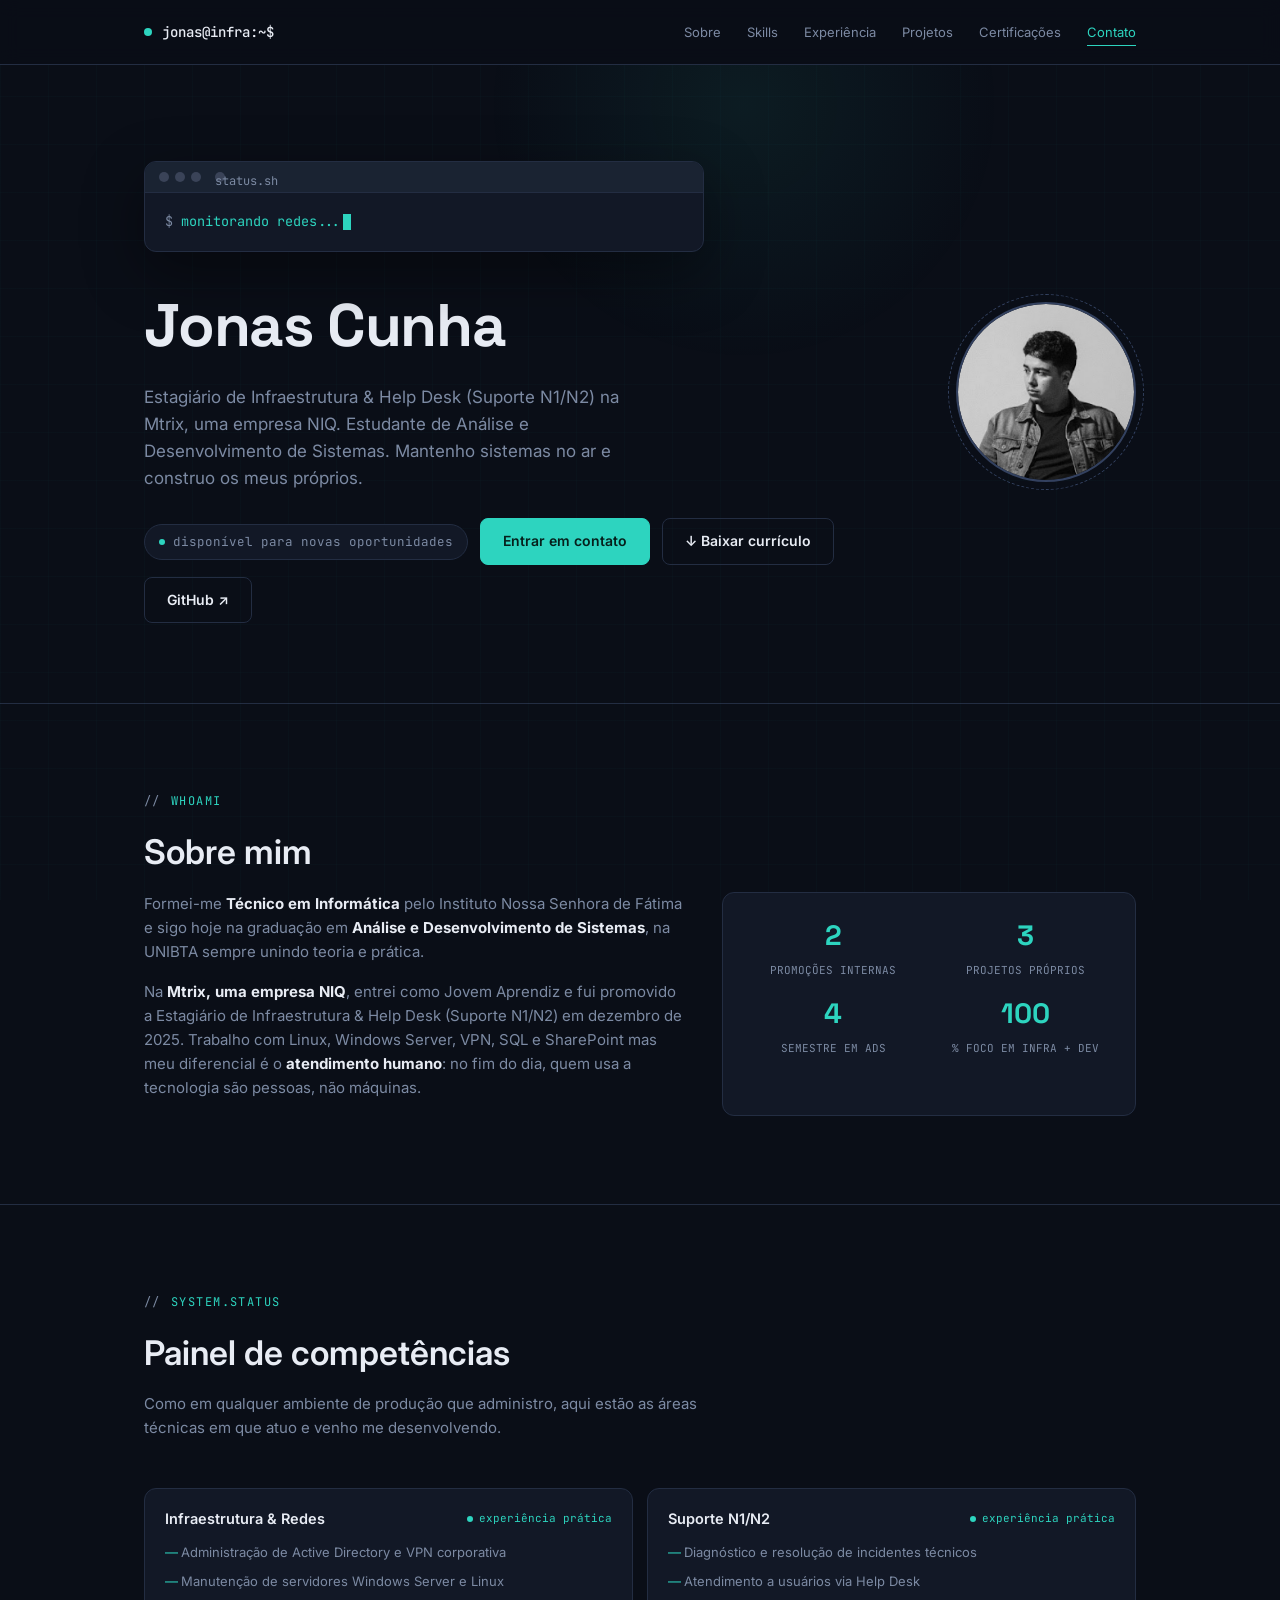
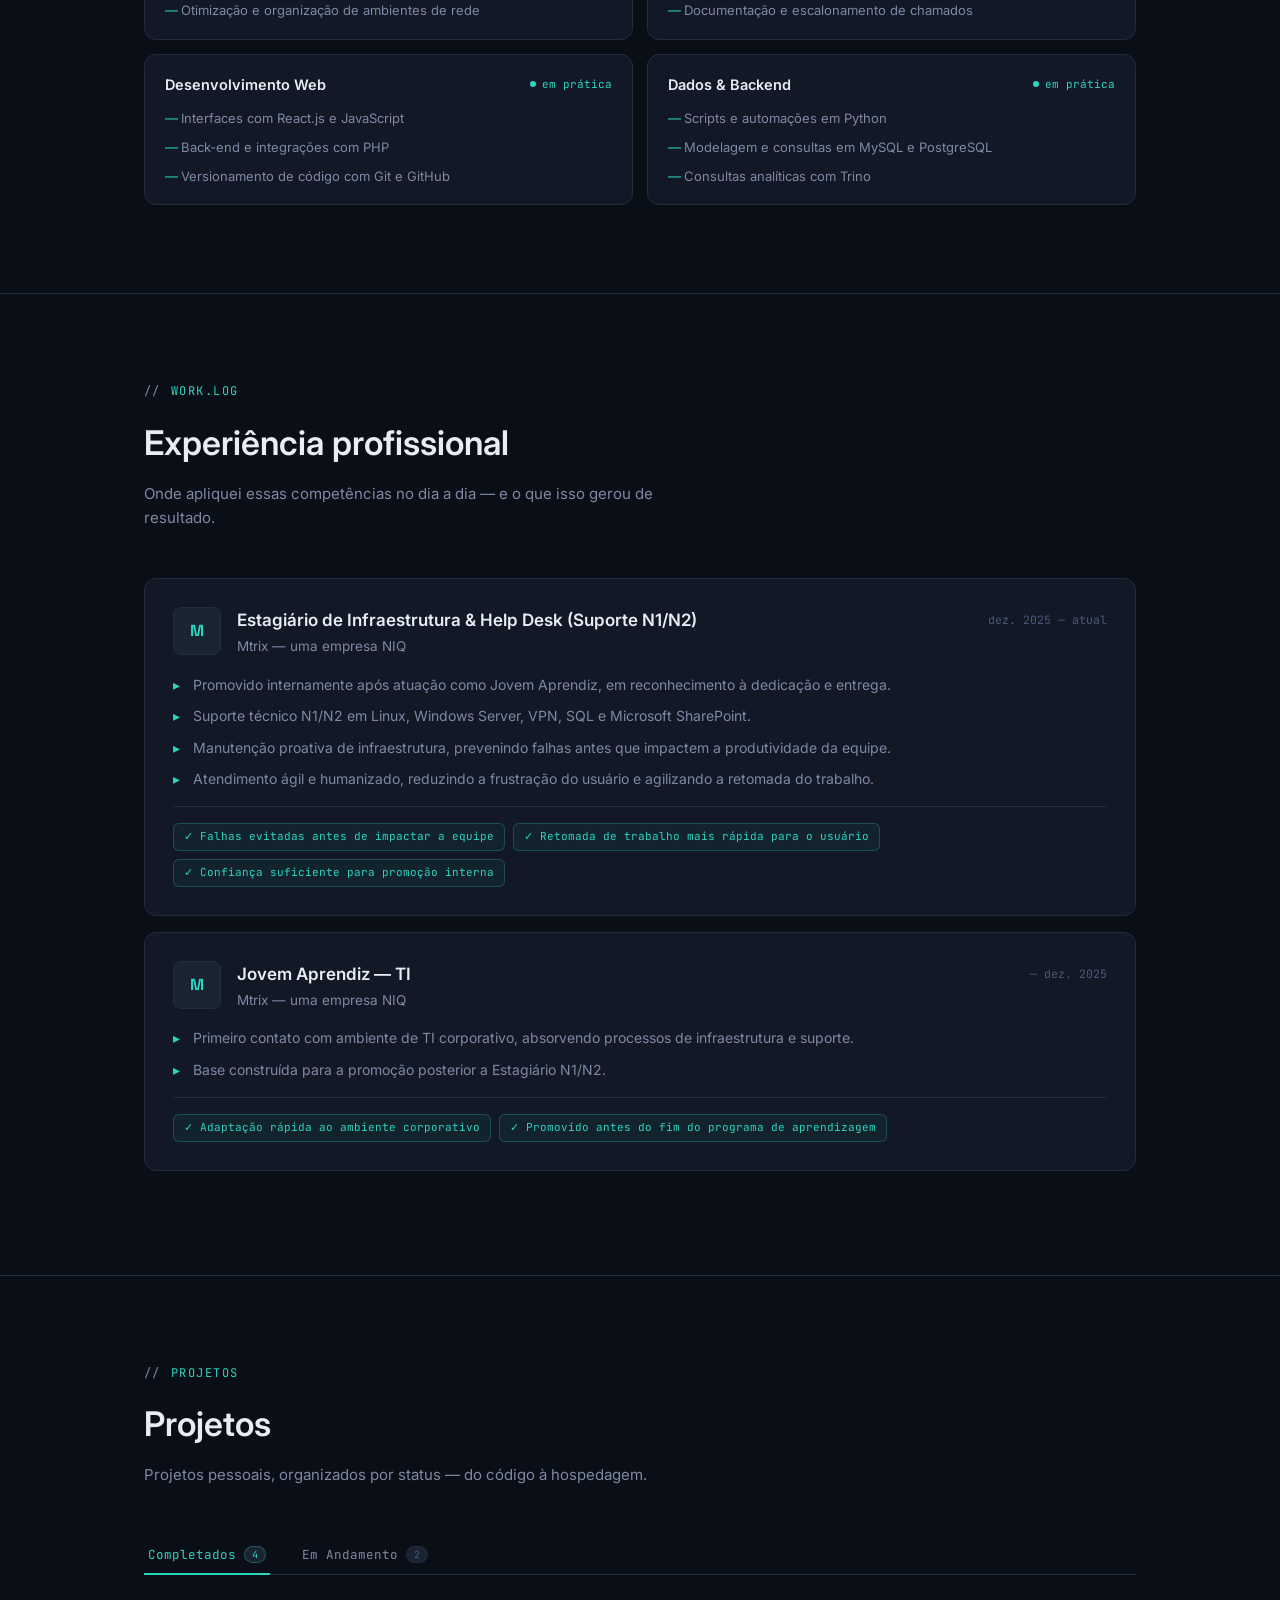
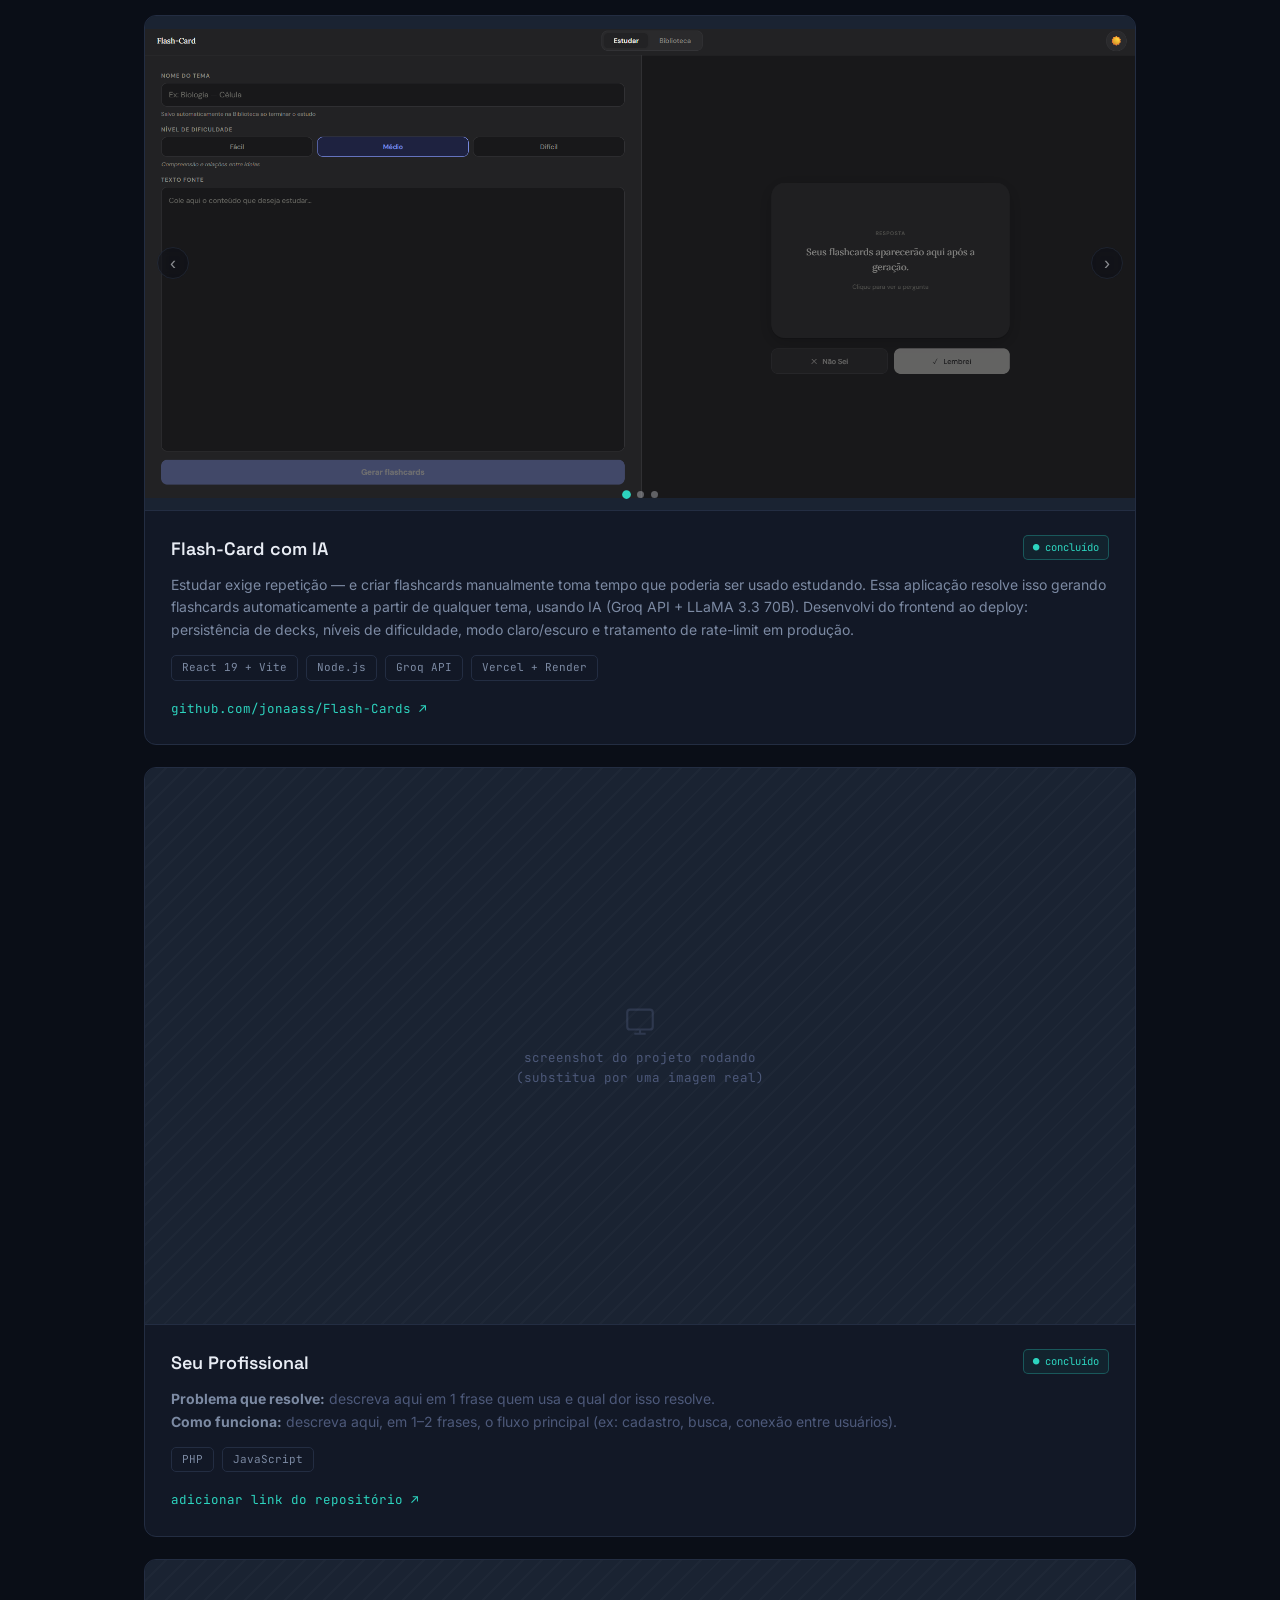
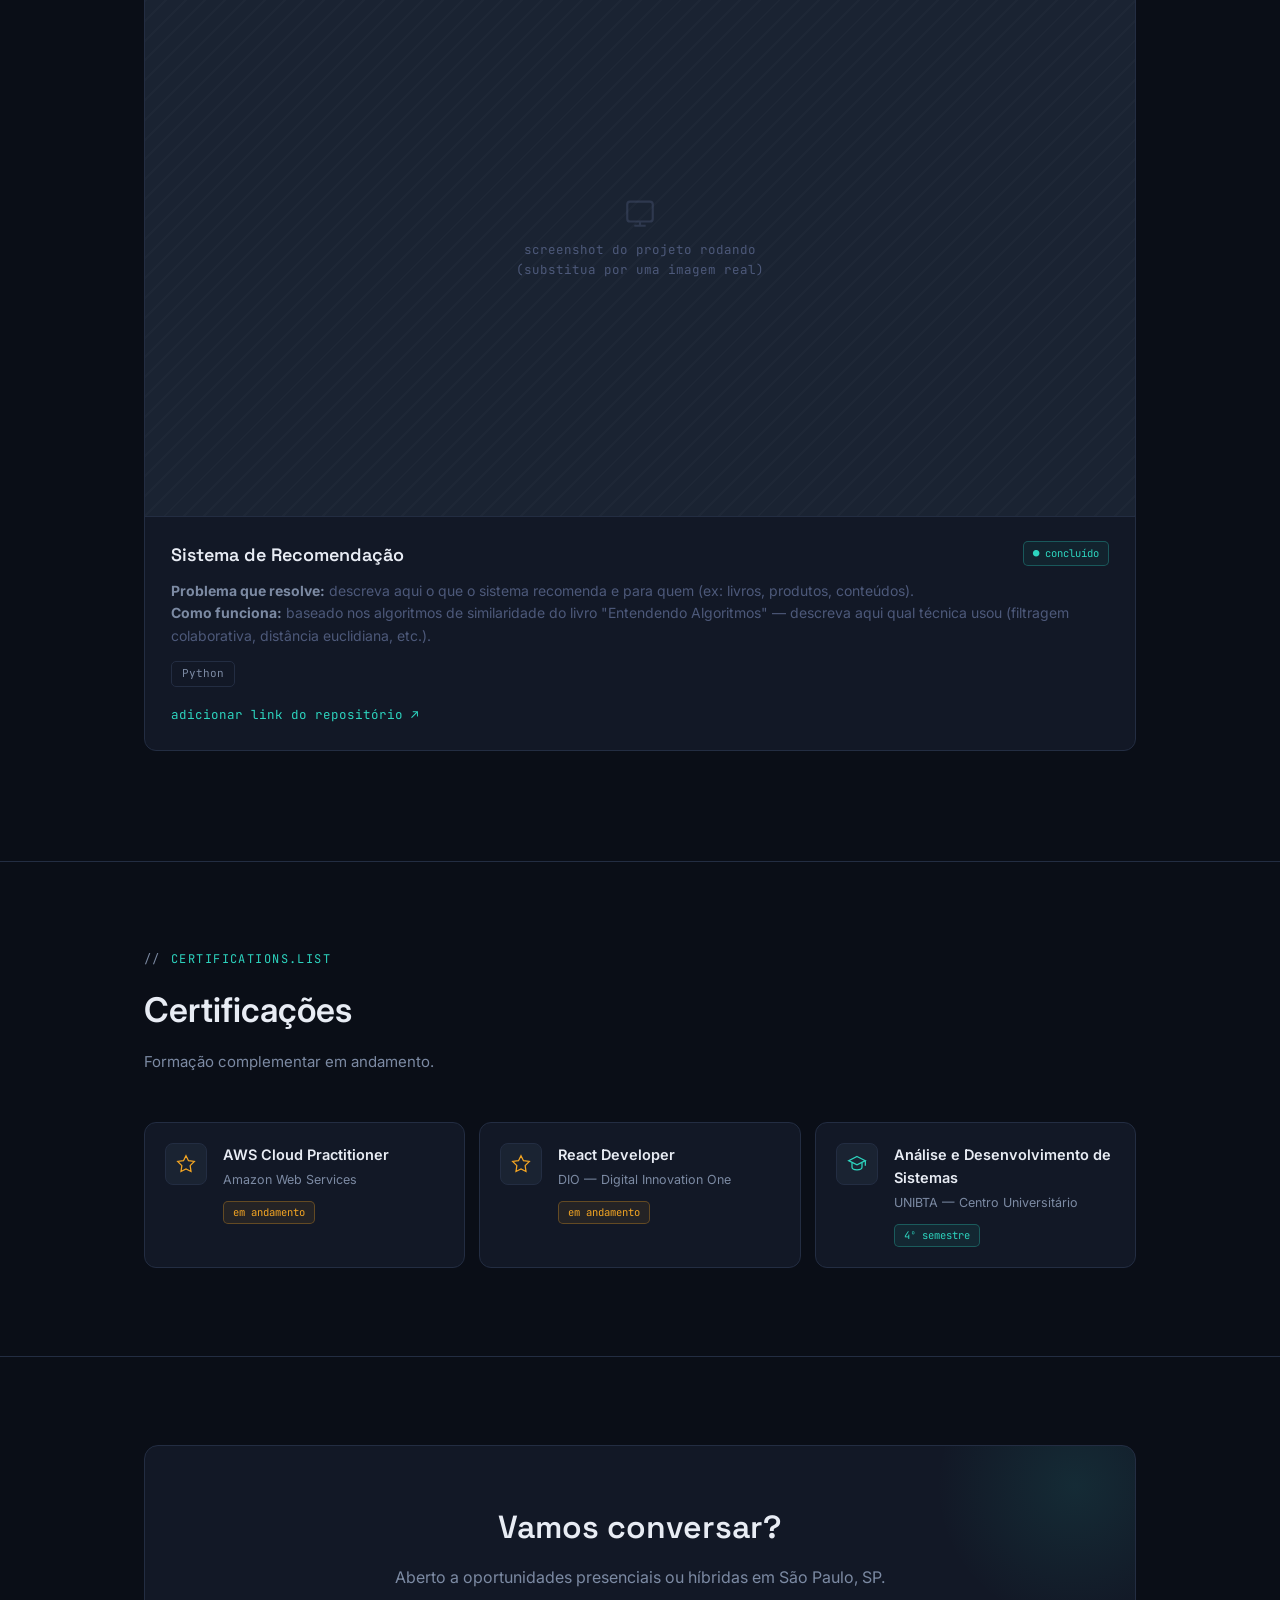
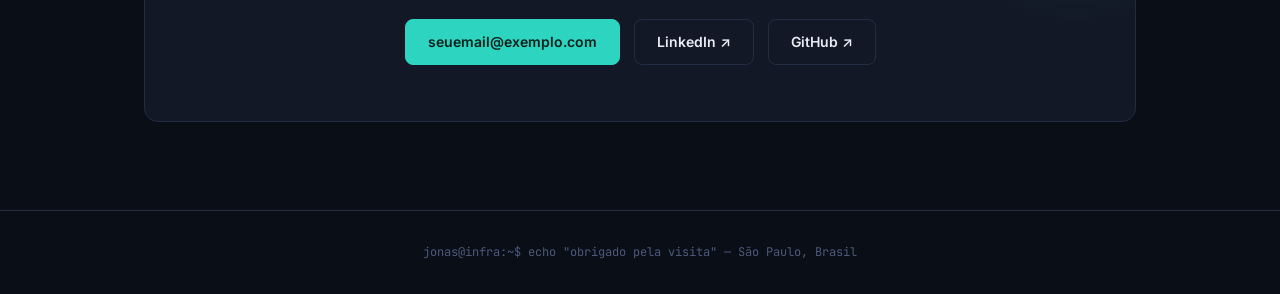
==== pages/index.html @ 2d5c4fe1 "Ajustes" ====
<!DOCTYPE html>
<html lang="pt-BR">

<head>
    <meta charset="UTF-8">
    <meta name="viewport" content="width=device-width, initial-scale=1.0">
    <title>Jonas Cunha — Infraestrutura & Desenvolvimento</title>
    <link rel="preconnect" href="https://fonts.googleapis.com">
    <link
        href="https://fonts.googleapis.com/css2?family=Space+Grotesk:wght@400;500;600;700&family=JetBrains+Mono:wght@400;500;600&family=Inter:wght@400;500;600;700&display=swap"
        rel="stylesheet">
    <link rel="stylesheet" href="/Css/index.css">
    <link rel="stylesheet" href="/Css/carousel.css">
    
</head>

<body>

    <div id="progress"></div>

    <nav>
        <div class="wrap">
            <div class="brand"><span class="dot"></span> jonas@infra:~$</div>
            <div class="navlinks">
                <a href="#about" data-nav>Sobre</a>
                <a href="#status" data-nav>Skills</a>
                <a href="#experience" data-nav>Experiência</a>
                <a href="#deployments" data-nav>Projetos</a>
                <a href="#certifications" data-nav>Certificações</a>
                <a href="#contact" data-nav>Contato</a>
            </div>
            <button class="nav-toggle" id="navToggle" aria-label="Abrir menu" aria-expanded="false">
                <span></span><span></span><span></span>
            </button>
        </div>
        <div class="mobile-menu" id="mobileMenu">
            <a href="#about">Sobre</a>
            <a href="#status">Skills</a>
            <a href="#experience">Experiência</a>
            <a href="#deployments">Projetos</a>
            <a href="#certifications">Certificações</a>
            <a href="#contact">Contato</a>
        </div>
    </nav>

    <header class="hero" id="top">
        <div class="wrap">
            <div class="hero-grid">
                <div class="hero-left">
                    <div class="terminal">
                        <div class="terminal-bar">
                            <span></span><span></span><span></span>
                            <span class="label">status.sh</span>
                        </div>
                        <div class="terminal-body">
                            <span class="prompt">$</span> <span id="typed"></span><span class="cursor"></span>
                        </div>
                    </div>
                    <h1 class="display">Jonas Cunha</h1>
                    <p class="role">Estagiário de Infraestrutura & Help Desk (Suporte N1/N2) na Mtrix, uma empresa NIQ.
                        Estudante de Análise e Desenvolvimento de Sistemas. Mantenho sistemas no ar  e construo os meus
                        próprios.</p>
                    <div class="badge-row">
                        <span class="badge"><span class="dot"></span> disponível para novas oportunidades</span>
                        <a href="#contact" class="btn btn-primary">Entrar em contato</a>
                        <a href="/Curriculo/Jonas_Madeira_Curriculo2.docx" download class="btn btn-ghost">↓ Baixar currículo</a>
                        <a href="https://github.com/jonaass" target="_blank" class="btn btn-ghost">GitHub ↗</a>
                    </div>
                </div>
                <div class="hero-photo-wrap">
                    <div class="hero-photo-ring"></div>
                    <div class="hero-photo">
                        <img src="/images/1763335230096.jpg" alt="Foto de Jonas Cunha" style="display:block;">
                    </div>
                </div>
            </div>
        </div>
    </header>

    <section class="section" id="about">
        <div class="wrap">
            <div class="eyebrow reveal">whoami</div>
            <h2 class="reveal">Sobre mim</h2>
            <div class="about-grid">
                <div class="about-text reveal">
                    <p>Formei-me <strong>Técnico em Informática</strong> pelo Instituto Nossa Senhora de Fátima e sigo
                        hoje na graduação em <strong>Análise e Desenvolvimento de Sistemas</strong>, na UNIBTA  sempre
                        unindo teoria e prática.</p>
                    <p>Na <strong>Mtrix, uma empresa NIQ</strong>, entrei como Jovem Aprendiz e fui promovido a
                        Estagiário de Infraestrutura & Help Desk (Suporte N1/N2) em dezembro de 2025. Trabalho com
                        Linux, Windows Server, VPN, SQL e SharePoint  mas meu diferencial é o <strong>atendimento
                            humano</strong>: no fim do dia, quem usa a tecnologia são pessoas, não máquinas.</p>
                </div>
                <div class="stat-card reveal">
                    <div class="stat-grid">
                        <div>
                            <div class="stat-num" data-count="2">0</div>
                            <div class="stat-label">PROMOÇÕES INTERNAS</div>
                        </div>
                        <div>
                            <div class="stat-num" data-count="3">0</div>
                            <div class="stat-label">PROJETOS PRÓPRIOS</div>
                        </div>
                        <div>
                            <div class="stat-num" data-count="4">0</div>
                            <div class="stat-label">SEMESTRE EM ADS</div>
                        </div>
                        <div>
                            <div class="stat-num" data-count="100">0</div>
                            <div class="stat-label">% FOCO EM INFRA + DEV</div>
                        </div>
                    </div>
                </div>
            </div>
        </div>
    </section>

    <section class="section" id="status">
        <div class="wrap">
            <div class="eyebrow reveal">system.status</div>
            <h2 class="reveal">Painel de competências</h2>
            <p class="lede reveal">Como em qualquer ambiente de produção que administro, aqui estão as áreas técnicas em
                que atuo e venho me desenvolvendo.</p>
            <div class="status-grid">
                <div class="status-card reveal">
                    <div class="status-top"><span class="status-name">Infraestrutura & Redes</span><span
                            class="status-pill"><span class="dot dot-static"></span>experiência prática</span></div>
                    <ul class="skill-list">
                        <li>Administração de Active Directory e VPN corporativa</li>
                        <li>Manutenção de servidores Windows Server e Linux</li>
                        <li>Otimização e organização de ambientes de rede</li>
                    </ul>
                </div>
                <div class="status-card reveal">
                    <div class="status-top"><span class="status-name">Suporte N1/N2</span><span
                            class="status-pill"><span class="dot dot-static"></span>experiência prática</span></div>
                    <ul class="skill-list">
                        <li>Diagnóstico e resolução de incidentes técnicos</li>
                        <li>Atendimento a usuários via Help Desk</li>
                        <li>Documentação e escalonamento de chamados</li>
                    </ul>
                </div>
                <div class="status-card reveal">
                    <div class="status-top"><span class="status-name">Desenvolvimento Web</span><span
                            class="status-pill"><span class="dot dot-static"></span>em prática</span></div>
                    <ul class="skill-list">
                        <li>Interfaces com React.js e JavaScript</li>
                        <li>Back-end e integrações com PHP</li>
                        <li>Versionamento de código com Git e GitHub</li>
                    </ul>
                </div>
                <div class="status-card reveal">
                    <div class="status-top"><span class="status-name">Dados & Backend</span><span
                            class="status-pill"><span class="dot dot-static"></span>em prática</span></div>
                    <ul class="skill-list">
                        <li>Scripts e automações em Python</li>
                        <li>Modelagem e consultas em MySQL e PostgreSQL</li>
                        <li>Consultas analíticas com Trino</li>
                    </ul>
                </div>
            </div>
        </div>
    </section>

    <section class="section" id="experience">
        <div class="wrap">
            <div class="eyebrow reveal">work.log</div>
            <h2 class="reveal">Experiência profissional</h2>
            <p class="lede reveal">Onde apliquei essas competências no dia a dia — e o que isso gerou de resultado.</p>

            <div class="exp-card reveal">
                <div class="exp-head">
                    <div class="exp-logo">M</div>
                    <div>
                        <div class="exp-role">Estagiário de Infraestrutura & Help Desk (Suporte N1/N2)</div>
                        <div class="exp-company">Mtrix — uma empresa NIQ</div>
                    </div>
                    <div class="exp-period">dez. 2025 — atual</div>
                </div>
                <ul class="exp-bullets">
                    <li>Promovido internamente após atuação como Jovem Aprendiz, em reconhecimento à dedicação e
                        entrega.</li>
                    <li>Suporte técnico N1/N2 em Linux, Windows Server, VPN, SQL e Microsoft SharePoint.</li>
                    <li>Manutenção proativa de infraestrutura, prevenindo falhas antes que impactem a produtividade da
                        equipe.</li>
                    <li>Atendimento ágil e humanizado, reduzindo a frustração do usuário e agilizando a retomada do
                        trabalho.</li>
                </ul>
                <div class="exp-results">
                    <span class="result-chip">✓ Falhas evitadas antes de impactar a equipe</span>
                    <span class="result-chip">✓ Retomada de trabalho mais rápida para o usuário</span>
                    <span class="result-chip">✓ Confiança suficiente para promoção interna</span>
                </div>
            </div>

            <div class="exp-card reveal">
                <div class="exp-head">
                    <div class="exp-logo">M</div>
                    <div>
                        <div class="exp-role">Jovem Aprendiz — TI</div>
                        <div class="exp-company">Mtrix — uma empresa NIQ</div>
                    </div>
                    <div class="exp-period">— dez. 2025</div>
                </div>
                <ul class="exp-bullets">
                    <li>Primeiro contato com ambiente de TI corporativo, absorvendo processos de infraestrutura e
                        suporte.</li>
                    <li>Base construída para a promoção posterior a Estagiário N1/N2.</li>
                </ul>
                <div class="exp-results">
                    <span class="result-chip">✓ Adaptação rápida ao ambiente corporativo</span>
                    <span class="result-chip">✓ Promovido antes do fim do programa de aprendizagem</span>
                </div>
            </div>
        </div>
    </section>

    <section class="section" id="deployments">
        <div class="wrap">
            <div class="eyebrow reveal">projetos</div>
            <h2 class="reveal">Projetos</h2>
            <p class="lede reveal">Projetos pessoais, organizados por status — do código à hospedagem.</p>

            <div class="tabs reveal">
                <button class="tab-btn active" data-tab="completados">Completados <span
                        class="tab-count">4</span></button>
                <button class="tab-btn" data-tab="andamento">Em Andamento <span class="tab-count">2</span></button>
            </div>

            <div class="tab-panel active" id="tab-completados">

                <div class="proj-card reveal">
                    <div class="proj-carousel" data-carousel>
                        <div class="carousel-track">
                            <div class="carousel-slide"><img src="/images/flash-card-1-inicio.png" alt="Tela inicial do Flash-Card com IA — configuração do tema e dificuldade"></div>
                            <div class="carousel-slide"><img src="/images/flash-card-2-pergunta.png" alt="Flash-Card com IA — tela de pergunta do flashcard"></div>
                            <div class="carousel-slide"><img src="/images/flash-card-3-resposta.png" alt="Flash-Card com IA — tela de resposta do flashcard"></div>
                        </div>
                        <button class="carousel-arrow prev" data-dir="-1" aria-label="Imagem anterior">‹</button>
                        <button class="carousel-arrow next" data-dir="1" aria-label="Próxima imagem">›</button>
                        <div class="carousel-dots">
                            <button class="carousel-dot active" data-slide="0" aria-label="Ir para imagem 1"></button>
                            <button class="carousel-dot" data-slide="1" aria-label="Ir para imagem 2"></button>
                            <button class="carousel-dot" data-slide="2" aria-label="Ir para imagem 3"></button>
                        </div>
                    </div>
                    <div class="proj-body">
                        <div class="proj-head">
                            <span class="proj-name">Flash-Card com IA</span>
                            <span class="proj-tag">● concluído</span>
                        </div>
                        <p class="proj-desc">Estudar exige repetição — e criar flashcards manualmente toma tempo que
                            poderia ser usado estudando. Essa aplicação resolve isso gerando flashcards automaticamente
                            a partir de qualquer tema, usando IA (Groq API + LLaMA 3.3 70B). Desenvolvi do frontend ao
                            deploy: persistência de decks, níveis de dificuldade, modo claro/escuro e tratamento de
                            rate-limit em produção.</p>
                        <div class="stack-row">
                            <span class="stack-chip">React 19 + Vite</span>
                            <span class="stack-chip">Node.js</span>
                            <span class="stack-chip">Groq API</span>
                            <span class="stack-chip">Vercel + Render</span>
                        </div>
                        <a href="https://github.com/jonaass/Flash-Cards" target="_blank"
                            class="proj-link">github.com/jonaass/Flash-Cards ↗</a>
                    </div>
                </div>

                <div class="proj-card reveal">
                    <div class="proj-shot">
                        <img src="" alt="Screenshot do Seu Profissional">
                        <svg width="34" height="34" viewBox="0 0 24 24" fill="none" stroke="currentColor"
                            stroke-width="1.5">
                            <rect x="3" y="4" width="18" height="14" rx="2" />
                            <path d="M8 21h8M12 18v3" />
                        </svg>
                        <span>screenshot do projeto rodando<br>(substitua por uma imagem real)</span>
                    </div>
                    <div class="proj-body">
                        <div class="proj-head">
                            <span class="proj-name">Seu Profissional</span>
                            <span class="proj-tag">● concluído</span>
                        </div>
                        <p class="proj-desc" style="color:var(--dim);">
                            <strong style="color:var(--muted);">Problema que resolve:</strong> descreva aqui em 1 frase
                            quem usa e qual dor isso resolve.<br>
                            <strong style="color:var(--muted);">Como funciona:</strong> descreva aqui, em 1–2 frases, o
                            fluxo principal (ex: cadastro, busca, conexão entre usuários).
                        </p>
                        <div class="stack-row">
                            <span class="stack-chip">PHP</span>
                            <span class="stack-chip">JavaScript</span>
                        </div>
                        <a href="#" class="proj-link">adicionar link do repositório ↗</a>
                    </div>
                </div>

                <div class="proj-card reveal">
                    <div class="proj-shot">
                        <img src="" alt="Screenshot do Sistema de Recomendação">
                        <svg width="34" height="34" viewBox="0 0 24 24" fill="none" stroke="currentColor"
                            stroke-width="1.5">
                            <rect x="3" y="4" width="18" height="14" rx="2" />
                            <path d="M8 21h8M12 18v3" />
                        </svg>
                        <span>screenshot do projeto rodando<br>(substitua por uma imagem real)</span>
                    </div>
                    <div class="proj-body">
                        <div class="proj-head">
                            <span class="proj-name">Sistema de Recomendação</span>
                            <span class="proj-tag">● concluído</span>
                        </div>
                        <p class="proj-desc" style="color:var(--dim);">
                            <strong style="color:var(--muted);">Problema que resolve:</strong> descreva aqui o que o
                            sistema recomenda e para quem (ex: livros, produtos, conteúdos).<br>
                            <strong style="color:var(--muted);">Como funciona:</strong> baseado nos algoritmos de
                            similaridade do livro "Entendendo Algoritmos" — descreva aqui qual técnica usou (filtragem
                            colaborativa, distância euclidiana, etc.).
                        </p>
                        <div class="stack-row">
                            <span class="stack-chip">Python</span>
                        </div>
                        <a href="#" class="proj-link">adicionar link do repositório ↗</a>
                    </div>
                </div>

            </div><!-- /tab-completados -->

            <div class="tab-panel" id="tab-andamento">
                <div class="mini-grid">
                    <div class="mini-card reveal">
                        <span class="mini-done"
                            style="color:var(--cyan);border-color:rgba(45,212,191,0.3);background:rgba(45,212,191,0.08);">EM
                            ANDAMENTO</span>
                        <div class="mini-icon">CE</div>
                        <div class="mini-name">Checklist de Estudos <span
                                style="color:var(--dim);font-weight:400;">(exemplo)</span></div>
                        <p class="mini-desc">Exemplo — substitua por um projeto real que você está construindo agora:
                            ex. lista de tarefas para organizar o cronograma de provas da ADS.</p>
                        <div class="mini-stack"><span class="mini-chip">JavaScript</span><span
                                class="mini-chip">LocalStorage</span></div>
                    </div>
                    <div class="mini-card reveal">
                        <span class="mini-done"
                            style="color:var(--cyan);border-color:rgba(45,212,191,0.3);background:rgba(45,212,191,0.08);">EM
                            ANDAMENTO</span>
                        <div class="mini-icon">IR</div>
                        <div class="mini-name">Inventário de Rede <span
                                style="color:var(--dim);font-weight:400;">(exemplo)</span></div>
                        <p class="mini-desc">Exemplo — substitua por um projeto real: ex. script em Python para mapear
                            dispositivos ativos numa rede local.</p>
                        <div class="mini-stack"><span class="mini-chip">Python</span></div>
                    </div>
                </div>
                <p class="example-flag reveal">os cards marcados "(exemplo)" são fictícios — troque pelo(s) projeto(s)
                    que você está desenvolvendo agora, ou remova-os</p>
            </div><!-- /tab-andamento -->

        </div>
    </section>

    <section class="section" id="certifications">
        <div class="wrap">
            <div class="eyebrow reveal">certifications.list</div>
            <h2 class="reveal">Certificações</h2>
            <p class="lede reveal">Formação complementar em andamento.</p>
            <div class="cert-grid">
                <div class="cert-card reveal">
                    <div class="cert-icon">
                        <svg width="20" height="20" viewBox="0 0 24 24" fill="none" stroke="currentColor"
                            stroke-width="1.5">
                            <path d="M12 2l3 6 7 1-5 5 1 7-6-3-6 3 1-7-5-5 7-1z" />
                        </svg>
                    </div>
                    <div>
                        <div class="cert-name">AWS Cloud Practitioner</div>
                        <div class="cert-issuer">Amazon Web Services</div>
                        <span class="cert-status">em andamento</span>
                    </div>
                </div>
                <div class="cert-card reveal">
                    <div class="cert-icon">
                        <svg width="20" height="20" viewBox="0 0 24 24" fill="none" stroke="currentColor"
                            stroke-width="1.5">
                            <path d="M12 2l3 6 7 1-5 5 1 7-6-3-6 3 1-7-5-5 7-1z" />
                        </svg>
                    </div>
                    <div>
                        <div class="cert-name">React Developer</div>
                        <div class="cert-issuer">DIO — Digital Innovation One</div>
                        <span class="cert-status">em andamento</span>
                    </div>
                </div>
                <div class="cert-card reveal">
                    <div class="cert-icon" style="color:var(--cyan);">
                        <svg width="20" height="20" viewBox="0 0 24 24" fill="none" stroke="currentColor"
                            stroke-width="1.5">
                            <path d="M12 3l10 5-10 5L2 8l10-5z" />
                            <path d="M6 10.5V16c0 1.5 2.5 3 6 3s6-1.5 6-3v-5.5" />
                            <path d="M22 8v6" />
                        </svg>
                    </div>
                    <div>
                        <div class="cert-name">Análise e Desenvolvimento de Sistemas</div>
                        <div class="cert-issuer">UNIBTA — Centro Universitário</div>
                        <span class="cert-status status-cyan">4º semestre</span>
                    </div>
                </div>
            </div>
        </div>
    </section>

    <section class="section" id="contact">
        <div class="wrap">
            <div class="contact-panel reveal">
                <h2 class="display">Vamos conversar?</h2>
                <p>Aberto a oportunidades presenciais ou híbridas em São Paulo, SP.</p>
                <div class="contact-links">
                    <a href="mailto:seuemail@exemplo.com" class="btn btn-primary">seuemail@exemplo.com</a>
                    <a href="https://www.linkedin.com/in/jonas-cunha-12b3192ab/" target="_blank"
                        class="btn btn-ghost">LinkedIn ↗</a>
                    <a href="https://github.com/jonaass" target="_blank" class="btn btn-ghost">GitHub ↗</a>
                </div>
            </div>
        </div>
    </section>

    <footer>jonas@infra:~$ echo "obrigado pela visita" — São Paulo, Brasil</footer>

<script src="/Script/index.js"></script>
<script src="/Script/carousel.js"></script>

</body>

</html>
---- Css/index.css ----
:root {
    --bg-void: #0A0E17;
    --panel: #121826;
    --panel-light: #1A2332;
    --border: #232D42;
    --border-hi: #33415F;
    --cyan: #2DD4BF;
    --cyan-dim: rgba(45, 212, 191, 0.12);
    --amber: #F5A623;
    --text: #E8ECF4;
    --muted: #7C8AA3;
    --dim: #4d597a;
    --radius: 12px;
}

* {
    margin: 0;
    padding: 0;
    box-sizing: border-box;
}

html {
    scroll-behavior: smooth;
}

body {
    background: var(--bg-void);
    color: var(--text);
    font-family: 'Inter', sans-serif;
    line-height: 1.6;
    overflow-x: hidden;
}

body::before {
    content: '';
    position: fixed;
    inset: 0;
    background-image:
        linear-gradient(rgba(45, 212, 191, 0.025) 1px, transparent 1px),
        linear-gradient(90deg, rgba(45, 212, 191, 0.025) 1px, transparent 1px);
    background-size: 48px 48px;
    pointer-events: none;
    z-index: 0;
}

.display {
    font-family: 'Space Grotesk', sans-serif;
}

.mono {
    font-family: 'JetBrains Mono', monospace;
}

a {
    color: inherit;
    text-decoration: none;
}

.wrap {
    max-width: 1040px;
    margin: 0 auto;
    padding: 0 24px;
    position: relative;
    z-index: 1;
}

/* SCROLL PROGRESS */
#progress {
    position: fixed;
    top: 0;
    left: 0;
    height: 2px;
    background: linear-gradient(90deg, var(--cyan), #7DE8DA);
    width: 0%;
    z-index: 100;
    transition: width .1s linear;
}

/* NAV */
nav {
    position: sticky;
    top: 0;
    z-index: 50;
    background: rgba(10, 14, 23, 0.85);
    backdrop-filter: blur(10px);
    border-bottom: 1px solid var(--border);
}

nav .wrap {
    display: flex;
    align-items: center;
    justify-content: space-between;
    height: 64px;
}

.brand {
    display: flex;
    align-items: center;
    gap: 10px;
    font-family: 'JetBrains Mono', monospace;
    font-size: 14px;
    font-weight: 500;
}

.dot {
    width: 8px;
    height: 8px;
    border-radius: 50%;
    background: var(--cyan);
    box-shadow: 0 0 0 0 rgba(45, 212, 191, 0.6);
    animation: pulse 2s infinite;
    flex-shrink: 0;
}

.dot-static {
    animation: none;
    box-shadow: none;
}

@keyframes pulse {
    0% {
        box-shadow: 0 0 0 0 rgba(45, 212, 191, 0.5);
    }

    70% {
        box-shadow: 0 0 0 8px rgba(45, 212, 191, 0);
    }

    100% {
        box-shadow: 0 0 0 0 rgba(45, 212, 191, 0);
    }
}

.navlinks {
    display: flex;
    gap: 26px;
    font-size: 13px;
    color: var(--muted);
}

.navlinks a {
    position: relative;
    padding: 4px 0;
    transition: color .2s ease;
}

.navlinks a::after {
    content: '';
    position: absolute;
    left: 0;
    bottom: 0;
    width: 0;
    height: 1px;
    background: var(--cyan);
    transition: width .25s ease;
}

.navlinks a:hover {
    color: var(--text);
}

.navlinks a.active {
    color: var(--cyan);
}

.navlinks a.active::after {
    width: 100%;
}

@media (max-width:720px) {
    .navlinks {
        display: none;
    }
}

.nav-toggle {
    display: none;
    background: none;
    border: 1px solid var(--border);
    border-radius: 6px;
    width: 36px;
    height: 36px;
    cursor: pointer;
    flex-direction: column;
    align-items: center;
    justify-content: center;
    gap: 4px;
}

.nav-toggle span {
    width: 16px;
    height: 1.5px;
    background: var(--text);
    transition: transform .25s ease, opacity .25s ease;
}

.nav-toggle.open span:nth-child(1) {
    transform: translateY(5.5px) rotate(45deg);
}

.nav-toggle.open span:nth-child(2) {
    opacity: 0;
}

.nav-toggle.open span:nth-child(3) {
    transform: translateY(-5.5px) rotate(-45deg);
}

@media (max-width:720px) {
    .nav-toggle {
        display: flex;
    }
}

.mobile-menu {
    display: none;
    flex-direction: column;
    background: var(--panel);
    border-bottom: 1px solid var(--border);
    max-height: 0;
    overflow: hidden;
    transition: max-height .3s ease;
}

.mobile-menu.open {
    max-height: 320px;
}

@media (max-width:720px) {
    .mobile-menu {
        display: flex;
    }
}

.mobile-menu a {
    padding: 14px 24px;
    font-size: 14px;
    color: var(--muted);
    border-top: 1px solid var(--border);
    font-family: 'JetBrains Mono', monospace;
}

.mobile-menu a:active,
.mobile-menu a:hover {
    color: var(--cyan);
}

/* ACCESSIBLE FOCUS */
a:focus-visible,
button:focus-visible {
    outline: 2px solid var(--cyan);
    outline-offset: 3px;
    border-radius: 4px;
}

/* HERO */
.hero {
    padding: 96px 0 80px;
    position: relative;
    overflow: hidden;
}

.hero::before {
    content: '';
    position: absolute;
    width: 520px;
    height: 520px;
    border-radius: 50%;
    background: radial-gradient(circle, rgba(45, 212, 191, 0.07), transparent 70%);
    top: -220px;
    left: 50%;
    transform: translateX(-30%);
    pointer-events: none;
    z-index: 0;
}

.hero-grid {
    display: flex;
    gap: 56px;
    align-items: center;
    flex-wrap: wrap;
    position: relative;
    z-index: 1;
}

.hero-left {
    flex: 1;
    min-width: 320px;
}

.hero-photo-wrap {
    position: relative;
    width: 180px;
    height: 180px;
    flex-shrink: 0;
}

.hero-photo {
    width: 180px;
    height: 180px;
    border-radius: 50%;
    border: 2px solid var(--border-hi);
    background: var(--panel);
    display: flex;
    align-items: center;
    justify-content: center;
    flex-direction: column;
    gap: 6px;
    color: var(--dim);
    font-size: 11px;
    text-align: center;
    padding: 0;
    font-family: 'JetBrains Mono', monospace;
    overflow: hidden;
    position: relative;
    z-index: 1;
}

.hero-photo img {
    width: 100%;
    height: 100%;
    object-fit: cover;
    border-radius: 50%;
    display: none;
}

.hero-photo svg {
    opacity: .5;
}

.hero-photo-ring {
    position: absolute;
    inset: -8px;
    border-radius: 50%;
    border: 1px dashed var(--border-hi);
}

/* To use your own photo: replace the placeholder <div class="hero-photo"> content
     with <img src="sua-foto.jpg" style="display:block;"> */

.terminal {
    background: var(--panel);
    border: 1px solid var(--border);
    border-radius: var(--radius);
    overflow: hidden;
    max-width: 560px;
    box-shadow: 0 20px 60px rgba(0, 0, 0, 0.4);
    opacity: 0;
    animation: rise 0.7s ease forwards;
}

@keyframes rise {
    from {
        opacity: 0;
        transform: translateY(16px);
    }

    to {
        opacity: 1;
        transform: translateY(0);
    }
}

.terminal-bar {
    display: flex;
    align-items: center;
    gap: 6px;
    padding: 10px 14px;
    background: var(--panel-light);
    border-bottom: 1px solid var(--border);
}

.terminal-bar span {
    width: 10px;
    height: 10px;
    border-radius: 50%;
    background: #3a4358;
}

.terminal-bar .label {
    margin-left: 8px;
    font-size: 12px;
    color: var(--muted);
    font-family: 'JetBrains Mono', monospace;
}

.terminal-body {
    padding: 18px 20px;
    font-family: 'JetBrains Mono', monospace;
    font-size: 13.5px;
    color: var(--cyan);
    min-height: 26px;
}

.terminal-body .prompt {
    color: var(--muted);
}

.cursor {
    display: inline-block;
    width: 8px;
    height: 16px;
    background: var(--cyan);
    margin-left: 2px;
    vertical-align: middle;
    animation: blink 1s step-end infinite;
}

@keyframes blink {
    50% {
        opacity: 0;
    }
}

.hero h1 {
    font-size: clamp(38px, 6.5vw, 60px);
    font-weight: 700;
    margin-top: 26px;
    letter-spacing: -0.02em;
}

.hero .role {
    color: var(--muted);
    font-size: 17px;
    margin-top: 10px;
    max-width: 520px;
}

.badge-row {
    display: flex;
    gap: 12px;
    flex-wrap: wrap;
    margin-top: 26px;
    align-items: center;
}

.badge {
    display: inline-flex;
    align-items: center;
    gap: 8px;
    font-family: 'JetBrains Mono', monospace;
    font-size: 12.5px;
    padding: 7px 14px;
    border-radius: 999px;
    border: 1px solid var(--border);
    background: var(--panel);
    color: var(--muted);
}

.badge .dot {
    width: 6px;
    height: 6px;
}

.btn {
    display: inline-flex;
    align-items: center;
    gap: 8px;
    padding: 11px 22px;
    border-radius: 8px;
    font-size: 14px;
    font-weight: 600;
    border: 1px solid var(--border);
    transition: all .2s ease;
    cursor: pointer;
}

.btn-primary {
    background: var(--cyan);
    color: #06201C;
    border-color: var(--cyan);
}

.btn-primary:hover {
    transform: translateY(-2px);
    box-shadow: 0 8px 24px rgba(45, 212, 191, 0.25);
}

.btn-ghost {
    color: var(--text);
}

.btn-ghost:hover {
    border-color: var(--cyan);
    color: var(--cyan);
    transform: translateY(-2px);
}

/* SECTION HEADERS */
.section {
    padding: 88px 0;
    border-top: 1px solid var(--border);
}

.eyebrow {
    font-family: 'JetBrains Mono', monospace;
    font-size: 12px;
    color: var(--cyan);
    letter-spacing: 0.12em;
    text-transform: uppercase;
    display: flex;
    align-items: center;
    gap: 10px;
    margin-bottom: 14px;
}

.eyebrow::before {
    content: '//';
    color: var(--muted);
}

.section h2 {
    font-size: clamp(26px, 4vw, 34px);
    font-weight: 600;
    margin-bottom: 12px;
}

.section .lede {
    color: var(--muted);
    max-width: 560px;
    margin-bottom: 48px;
    font-size: 15px;
}

.reveal {
    opacity: 0;
    transform: translateY(24px);
    transition: opacity .6s ease, transform .6s ease;
}

.reveal.in {
    opacity: 1;
    transform: translateY(0);
}

.reveal:nth-child(1) {
    transition-delay: 0s;
}

.reveal:nth-child(2) {
    transition-delay: .08s;
}

.reveal:nth-child(3) {
    transition-delay: .16s;
}

.reveal:nth-child(4) {
    transition-delay: .24s;
}

/* ABOUT */
.about-grid {
    display: grid;
    grid-template-columns: 1.3fr 1fr;
    gap: 40px;
}

@media (max-width:760px) {
    .about-grid {
        grid-template-columns: 1fr;
    }
}

.about-text p {
    color: var(--muted);
    margin-bottom: 16px;
    font-size: 15px;
}

.about-text strong {
    color: var(--text);
}

.stat-card {
    background: var(--panel);
    border: 1px solid var(--border);
    border-radius: var(--radius);
    padding: 20px;
    text-align: center;
}

.stat-grid {
    display: grid;
    grid-template-columns: 1fr 1fr;
    gap: 12px;
    align-content: start;
}

.stat-num {
    font-family: 'Space Grotesk', sans-serif;
    font-size: 28px;
    font-weight: 700;
    color: var(--cyan);
}

.stat-label {
    font-size: 11px;
    color: var(--muted);
    font-family: 'JetBrains Mono', monospace;
    margin-top: 4px;
}

/* STATUS / SKILLS */
.status-grid {
    display: grid;
    grid-template-columns: 1fr 1fr;
    gap: 14px;
}

@media (max-width:680px) {
    .status-grid {
        grid-template-columns: 1fr;
    }
}

.status-card {
    background: var(--panel);
    border: 1px solid var(--border);
    border-radius: var(--radius);
    padding: 18px 20px;
    transition: border-color .2s ease;
}

.status-card:hover {
    border-color: var(--border-hi);
}

.status-top {
    display: flex;
    justify-content: space-between;
    align-items: center;
    margin-bottom: 12px;
}

.status-name {
    font-weight: 600;
    font-size: 14.5px;
}

.status-pill {
    font-family: 'JetBrains Mono', monospace;
    font-size: 11px;
    color: var(--cyan);
    display: flex;
    align-items: center;
    gap: 6px;
}

.status-pill .dot {
    width: 6px;
    height: 6px;
}

.skill-list {
    list-style: none;
    display: flex;
    flex-direction: column;
    gap: 8px;
}

.skill-list li {
    color: var(--muted);
    font-size: 13px;
    padding-left: 16px;
    position: relative;
}

.skill-list li::before {
    content: '—';
    position: absolute;
    left: 0;
    color: var(--cyan);
}

/* EXPERIENCE */
.exp-card {
    background: var(--panel);
    border: 1px solid var(--border);
    border-radius: var(--radius);
    padding: 28px;
    margin-bottom: 16px;
}

.exp-head {
    display: flex;
    gap: 16px;
    align-items: flex-start;
    margin-bottom: 16px;
    flex-wrap: wrap;
}

.exp-logo {
    width: 48px;
    height: 48px;
    border-radius: 8px;
    background: var(--panel-light);
    border: 1px solid var(--border);
    flex-shrink: 0;
    display: flex;
    align-items: center;
    justify-content: center;
    font-family: 'Space Grotesk', sans-serif;
    font-weight: 700;
    color: var(--cyan);
    font-size: 16px;
}

.exp-role {
    font-size: 17px;
    font-weight: 600;
}

.exp-company {
    font-size: 13.5px;
    color: var(--muted);
    margin-top: 2px;
}

.exp-period {
    font-family: 'JetBrains Mono', monospace;
    font-size: 11.5px;
    color: var(--dim);
    margin-left: auto;
    white-space: nowrap;
    padding-top: 4px;
}

.exp-bullets {
    list-style: none;
    display: flex;
    flex-direction: column;
    gap: 9px;
}

.exp-bullets li {
    color: var(--muted);
    font-size: 14px;
    padding-left: 20px;
    position: relative;
}

.exp-bullets li::before {
    content: '▸';
    position: absolute;
    left: 0;
    color: var(--cyan);
}

.exp-results {
    display: flex;
    gap: 8px;
    flex-wrap: wrap;
    margin-top: 16px;
    padding-top: 16px;
    border-top: 1px solid var(--border);
}

.result-chip {
    font-family: 'JetBrains Mono', monospace;
    font-size: 11px;
    color: var(--cyan);
    border: 1px solid rgba(45, 212, 191, 0.25);
    background: rgba(45, 212, 191, 0.06);
    padding: 4px 10px;
    border-radius: 6px;
}

/* PROJECTS */
.proj-card {
    background: var(--panel);
    border: 1px solid var(--border);
    border-radius: var(--radius);
    overflow: hidden;
    margin-bottom: 22px;
    transition: border-color .25s ease, transform .25s ease, box-shadow .25s ease;
}

.proj-card:hover {
    border-color: var(--border-hi);
    box-shadow: 0 12px 28px rgba(0, 0, 0, 0.3);
    transform: translateY(-3px);
}

.proj-shot {
    aspect-ratio: 16/9;
    width: 100%;
    background:
        repeating-linear-gradient(135deg, rgba(255, 255, 255, 0.02) 0 2px, transparent 2px 14px),
        var(--panel-light);
    border-bottom: 1px solid var(--border);
    display: flex;
    flex-direction: column;
    align-items: center;
    justify-content: center;
    gap: 10px;
    color: var(--dim);
    font-size: 12.5px;
    font-family: 'JetBrains Mono', monospace;
    text-align: center;
    padding: 20px;
    position: relative;
}

.proj-shot img {
    position: absolute;
    inset: 0;
    width: 100%;
    height: 100%;
    object-fit: cover;
    display: none;
}

/* To add a real screenshot: put your image file next to this HTML and
     replace the placeholder content of .proj-shot with:
     <img src="nome-do-arquivo.png" style="display:block;"> */
.proj-shot svg {
    opacity: .4;
}

.proj-body {
    padding: 24px 26px;
}

.proj-head {
    display: flex;
    justify-content: space-between;
    align-items: flex-start;
    gap: 16px;
    flex-wrap: wrap;
    margin-bottom: 10px;
}

.proj-name {
    font-size: 18px;
    font-weight: 600;
    font-family: 'Space Grotesk', sans-serif;
}

.proj-tag {
    font-family: 'JetBrains Mono', monospace;
    font-size: 10.5px;
    color: var(--cyan);
    border: 1px solid rgba(45, 212, 191, 0.3);
    background: rgba(45, 212, 191, 0.06);
    padding: 3px 9px;
    border-radius: 5px;
    white-space: nowrap;
}

.proj-desc {
    color: var(--muted);
    font-size: 14px;
    margin-bottom: 14px;
}

.stack-row {
    display: flex;
    gap: 8px;
    flex-wrap: wrap;
    margin-bottom: 14px;
}

.stack-chip {
    font-family: 'JetBrains Mono', monospace;
    font-size: 11px;
    color: var(--muted);
    border: 1px solid var(--border);
    padding: 3px 10px;
    border-radius: 5px;
}

.proj-link {
    font-family: 'JetBrains Mono', monospace;
    font-size: 12.5px;
    color: var(--cyan);
    display: inline-flex;
    gap: 6px;
    align-items: center;
}

.proj-link:hover {
    text-decoration: underline;
}

/* PROJETOS REALIZADOS (mini grid) */
.mini-grid {
    display: grid;
    grid-template-columns: repeat(3, 1fr);
    gap: 14px;
}

@media (max-width:820px) {
    .mini-grid {
        grid-template-columns: 1fr 1fr;
    }
}

@media (max-width:560px) {
    .mini-grid {
        grid-template-columns: 1fr;
    }
}

.mini-card {
    background: var(--panel);
    border: 1px solid var(--border);
    border-radius: var(--radius);
    padding: 20px;
    transition: transform .2s ease, border-color .2s ease;
    position: relative;
}

.mini-card:hover {
    transform: translateY(-3px);
    border-color: var(--border-hi);
}

.mini-done {
    position: absolute;
    top: 16px;
    right: 16px;
    font-family: 'JetBrains Mono', monospace;
    font-size: 9.5px;
    color: var(--amber);
    border: 1px solid rgba(245, 166, 35, 0.3);
    background: rgba(245, 166, 35, 0.08);
    padding: 2px 8px;
    border-radius: 5px;
    letter-spacing: .04em;
}

.mini-icon {
    width: 36px;
    height: 36px;
    border-radius: 8px;
    background: var(--panel-light);
    border: 1px solid var(--border);
    display: flex;
    align-items: center;
    justify-content: center;
    margin-bottom: 14px;
    color: var(--cyan);
    font-family: 'Space Grotesk', sans-serif;
    font-weight: 700;
    font-size: 15px;
}

.mini-name {
    font-size: 15px;
    font-weight: 600;
    margin-bottom: 6px;
    padding-right: 60px;
}

.mini-desc {
    font-size: 13px;
    color: var(--muted);
    margin-bottom: 12px;
}

.mini-stack {
    display: flex;
    gap: 6px;
    flex-wrap: wrap;
}

.mini-chip {
    font-family: 'JetBrains Mono', monospace;
    font-size: 10px;
    color: var(--dim);
    border: 1px solid var(--border);
    padding: 2px 8px;
    border-radius: 4px;
}

.example-flag {
    font-family: 'JetBrains Mono', monospace;
    font-size: 10px;
    color: var(--dim);
    text-align: center;
    margin-top: 18px;
}

/* TABS */
.tabs {
    display: flex;
    gap: 6px;
    margin-bottom: 40px;
    border-bottom: 1px solid var(--border);
    flex-wrap: wrap;
}

.tab-btn {
    font-family: 'JetBrains Mono', monospace;
    font-size: 12.5px;
    color: var(--muted);
    background: none;
    border: none;
    padding: 11px 4px;
    margin-right: 22px;
    cursor: pointer;
    position: relative;
    display: flex;
    align-items: center;
    gap: 8px;
    transition: color .2s ease;
}

.tab-btn .tab-count {
    font-size: 10px;
    background: var(--panel-light);
    border: 1px solid var(--border);
    padding: 1px 7px;
    border-radius: 999px;
    color: var(--dim);
}

.tab-btn::after {
    content: '';
    position: absolute;
    left: 0;
    bottom: -1px;
    width: 0;
    height: 2px;
    background: var(--cyan);
    transition: width .25s ease;
}

.tab-btn:hover {
    color: var(--text);
}

.tab-btn.active {
    color: var(--cyan);
}

.tab-btn.active .tab-count {
    color: var(--cyan);
    border-color: rgba(45, 212, 191, 0.3);
}

.tab-btn.active::after {
    width: 100%;
}

.tab-panel {
    display: none;
}

.tab-panel.active {
    display: block;
    animation: fadein .35s ease;
}

@keyframes fadein {
    from {
        opacity: 0;
        transform: translateY(6px);
    }

    to {
        opacity: 1;
        transform: translateY(0);
    }
}

/* CERTIFICATIONS */
.cert-grid {
    display: grid;
    grid-template-columns: repeat(3, 1fr);
    gap: 14px;
}

@media (max-width:900px) {
    .cert-grid {
        grid-template-columns: 1fr 1fr;
    }
}

@media (max-width:680px) {
    .cert-grid {
        grid-template-columns: 1fr;
    }
}

.cert-card {
    background: var(--panel);
    border: 1px solid var(--border);
    border-radius: var(--radius);
    padding: 20px;
    display: flex;
    gap: 16px;
    align-items: flex-start;
}

.cert-icon {
    width: 42px;
    height: 42px;
    border-radius: 8px;
    flex-shrink: 0;
    background: var(--panel-light);
    border: 1px solid var(--border);
    display: flex;
    align-items: center;
    justify-content: center;
    color: var(--amber);
}

.cert-name {
    font-weight: 600;
    font-size: 14.5px;
    margin-bottom: 4px;
}

.cert-issuer {
    font-size: 12.5px;
    color: var(--muted);
    margin-bottom: 8px;
}

.cert-status {
    font-family: 'JetBrains Mono', monospace;
    font-size: 10.5px;
    color: var(--amber);
    border: 1px solid rgba(245, 166, 35, 0.3);
    background: rgba(245, 166, 35, 0.08);
    padding: 2px 9px;
    border-radius: 5px;
    display: inline-block;
}

.cert-status.status-cyan {
    color: var(--cyan);
    border-color: rgba(45, 212, 191, 0.3);
    background: rgba(45, 212, 191, 0.08);
}

/* CONTACT */
.contact-panel {
    background: var(--panel);
    border: 1px solid var(--border);
    border-radius: 14px;
    padding: 56px 40px;
    text-align: center;
    position: relative;
    overflow: hidden;
}

.contact-panel::before {
    content: '';
    position: absolute;
    width: 280px;
    height: 280px;
    border-radius: 50%;
    background: radial-gradient(circle, rgba(45, 212, 191, 0.10), transparent 70%);
    top: -100px;
    right: -80px;
    pointer-events: none;
}

.contact-panel h2 {
    font-size: clamp(24px, 4vw, 32px);
    margin-bottom: 12px;
    position: relative;
}

.contact-panel p {
    color: var(--muted);
    margin-bottom: 28px;
    position: relative;
}

.contact-links {
    display: flex;
    justify-content: center;
    gap: 14px;
    flex-wrap: wrap;
    position: relative;
}

footer {
    padding: 32px 0;
    text-align: center;
    color: var(--dim);
    font-family: 'JetBrains Mono', monospace;
    font-size: 12px;
    border-top: 1px solid var(--border);
}

@media (prefers-reduced-motion: reduce) {
    * {
        animation: none !important;
        transition: none !important;
    }

    .reveal {
        opacity: 1;
        transform: none;
    }
}
---- Css/carousel.css ----
/* PROJECT CAROUSEL */
.proj-carousel {
    position: relative;
    aspect-ratio: 2/1;
    width: 100%;
    overflow: hidden;
    background: var(--panel-light);
    border-bottom: 1px solid var(--border);
}

.carousel-track {
    display: flex;
    height: 100%;
    transition: transform .45s cubic-bezier(.4, 0, .2, 1);
}

.carousel-slide {
    flex: 0 0 100%;
    height: 100%;
    display: flex;
    align-items: center;
    justify-content: center;
}

.carousel-slide img {
    width: 100%;
    height: 100%;
    object-fit: contain;
    display: block;
}

.carousel-arrow {
    position: absolute;
    top: 50%;
    transform: translateY(-50%);
    width: 32px;
    height: 32px;
    border-radius: 50%;
    border: 1px solid var(--border);
    background: rgba(10, 14, 23, 0.65);
    backdrop-filter: blur(4px);
    color: var(--text);
    font-size: 18px;
    line-height: 1;
    cursor: pointer;
    display: flex;
    align-items: center;
    justify-content: center;
    transition: background .2s ease, border-color .2s ease, opacity .2s ease;
    opacity: 0.55;
}

.proj-carousel:hover .carousel-arrow {
    opacity: 1;
}

.carousel-arrow:hover {
    background: rgba(45, 212, 191, 0.15);
    border-color: var(--cyan);
    color: var(--cyan);
}

.carousel-arrow.prev {
    left: 12px;
}

.carousel-arrow.next {
    right: 12px;
}

.carousel-dots {
    position: absolute;
    bottom: 12px;
    left: 0;
    right: 0;
    display: flex;
    justify-content: center;
    gap: 7px;
}

.carousel-dot {
    width: 7px;
    height: 7px;
    border-radius: 50%;
    border: none;
    background: rgba(232, 236, 244, 0.35);
    cursor: pointer;
    padding: 0;
    transition: background .2s ease, transform .2s ease;
}

.carousel-dot.active {
    background: var(--cyan);
    transform: scale(1.25);
}
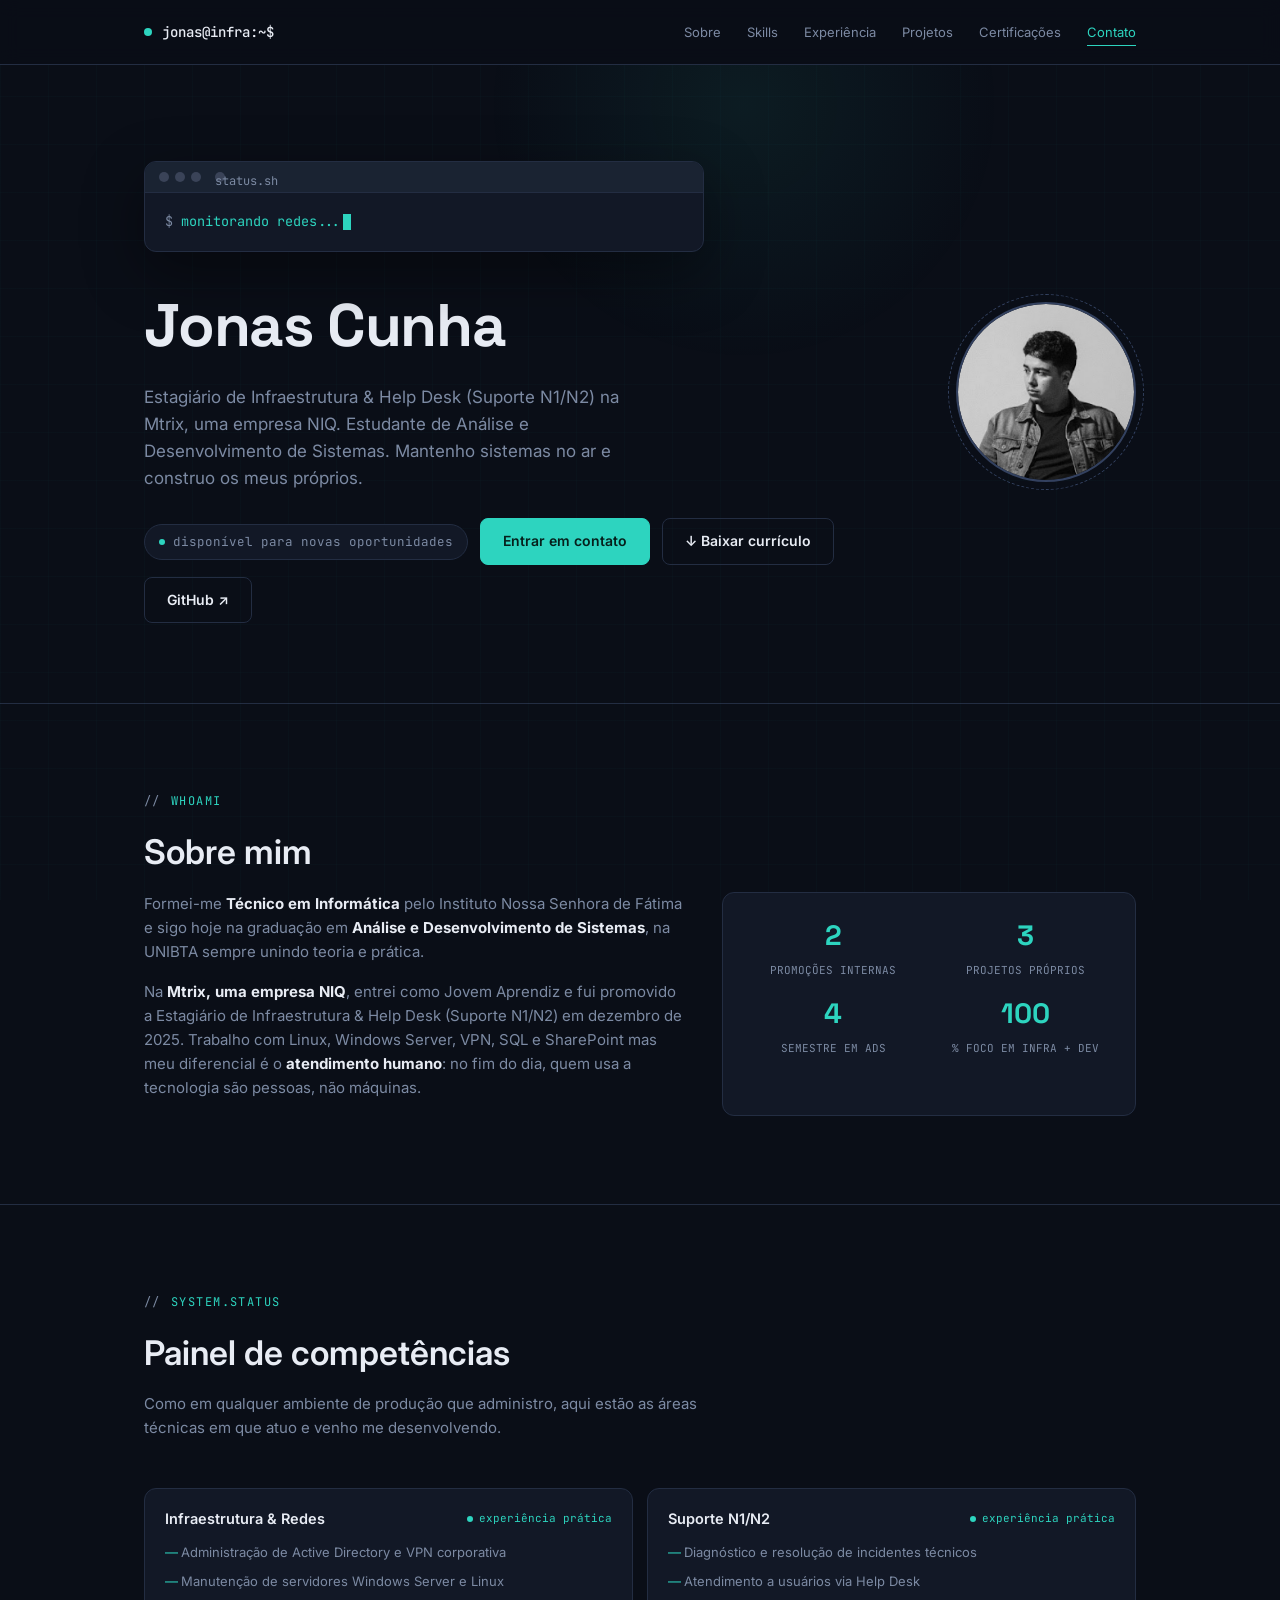
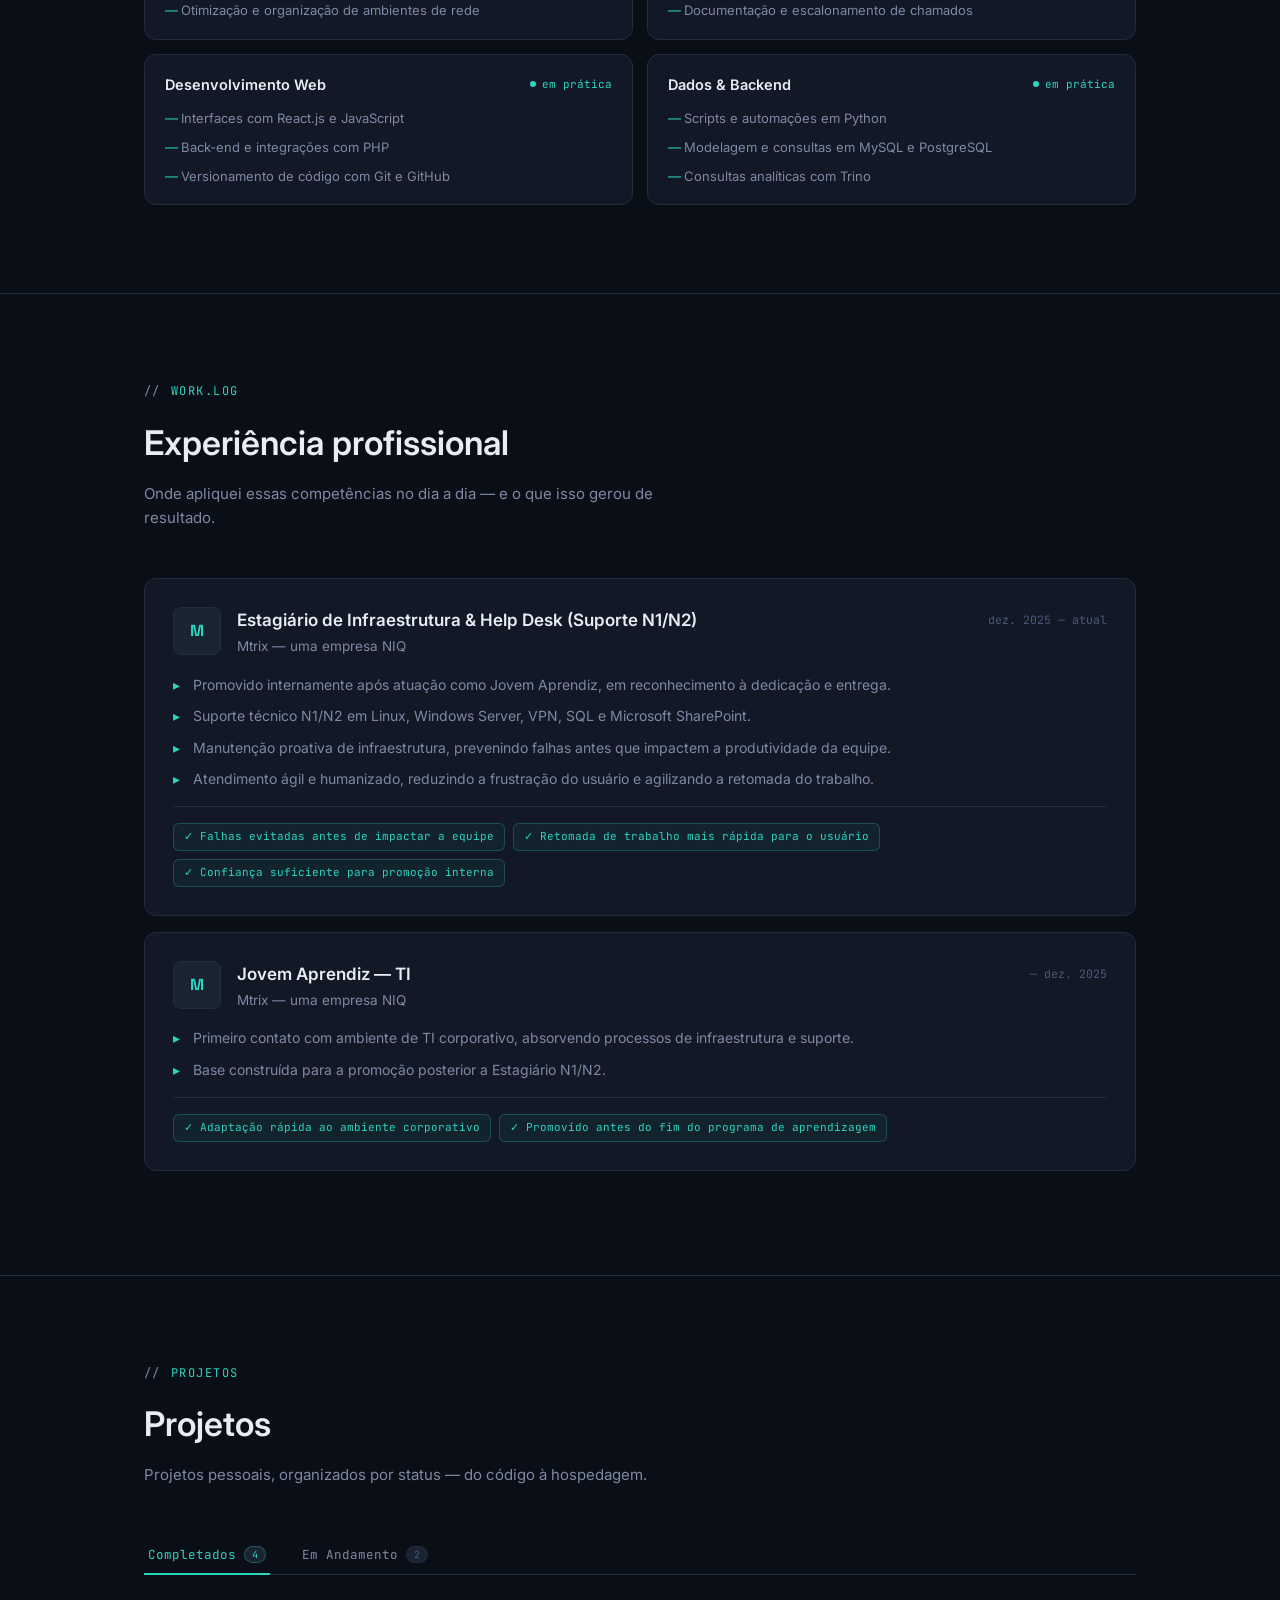
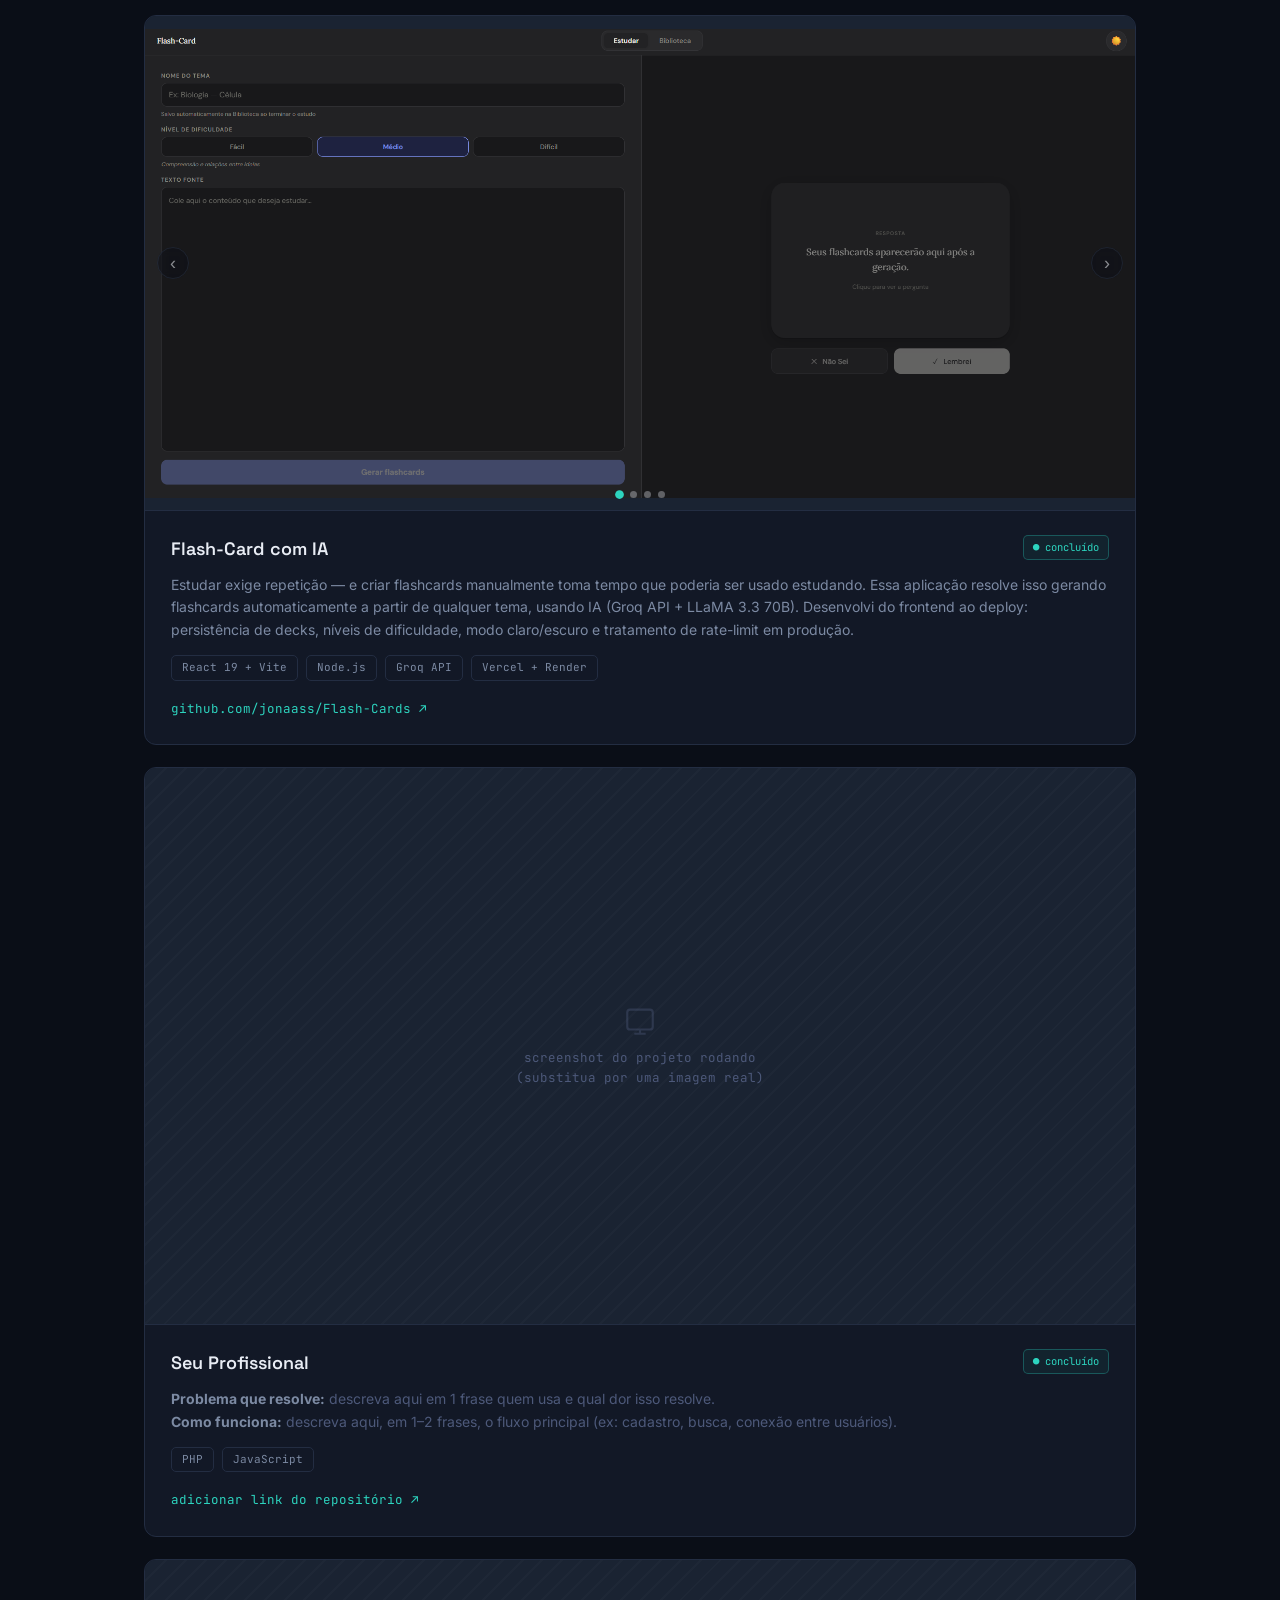
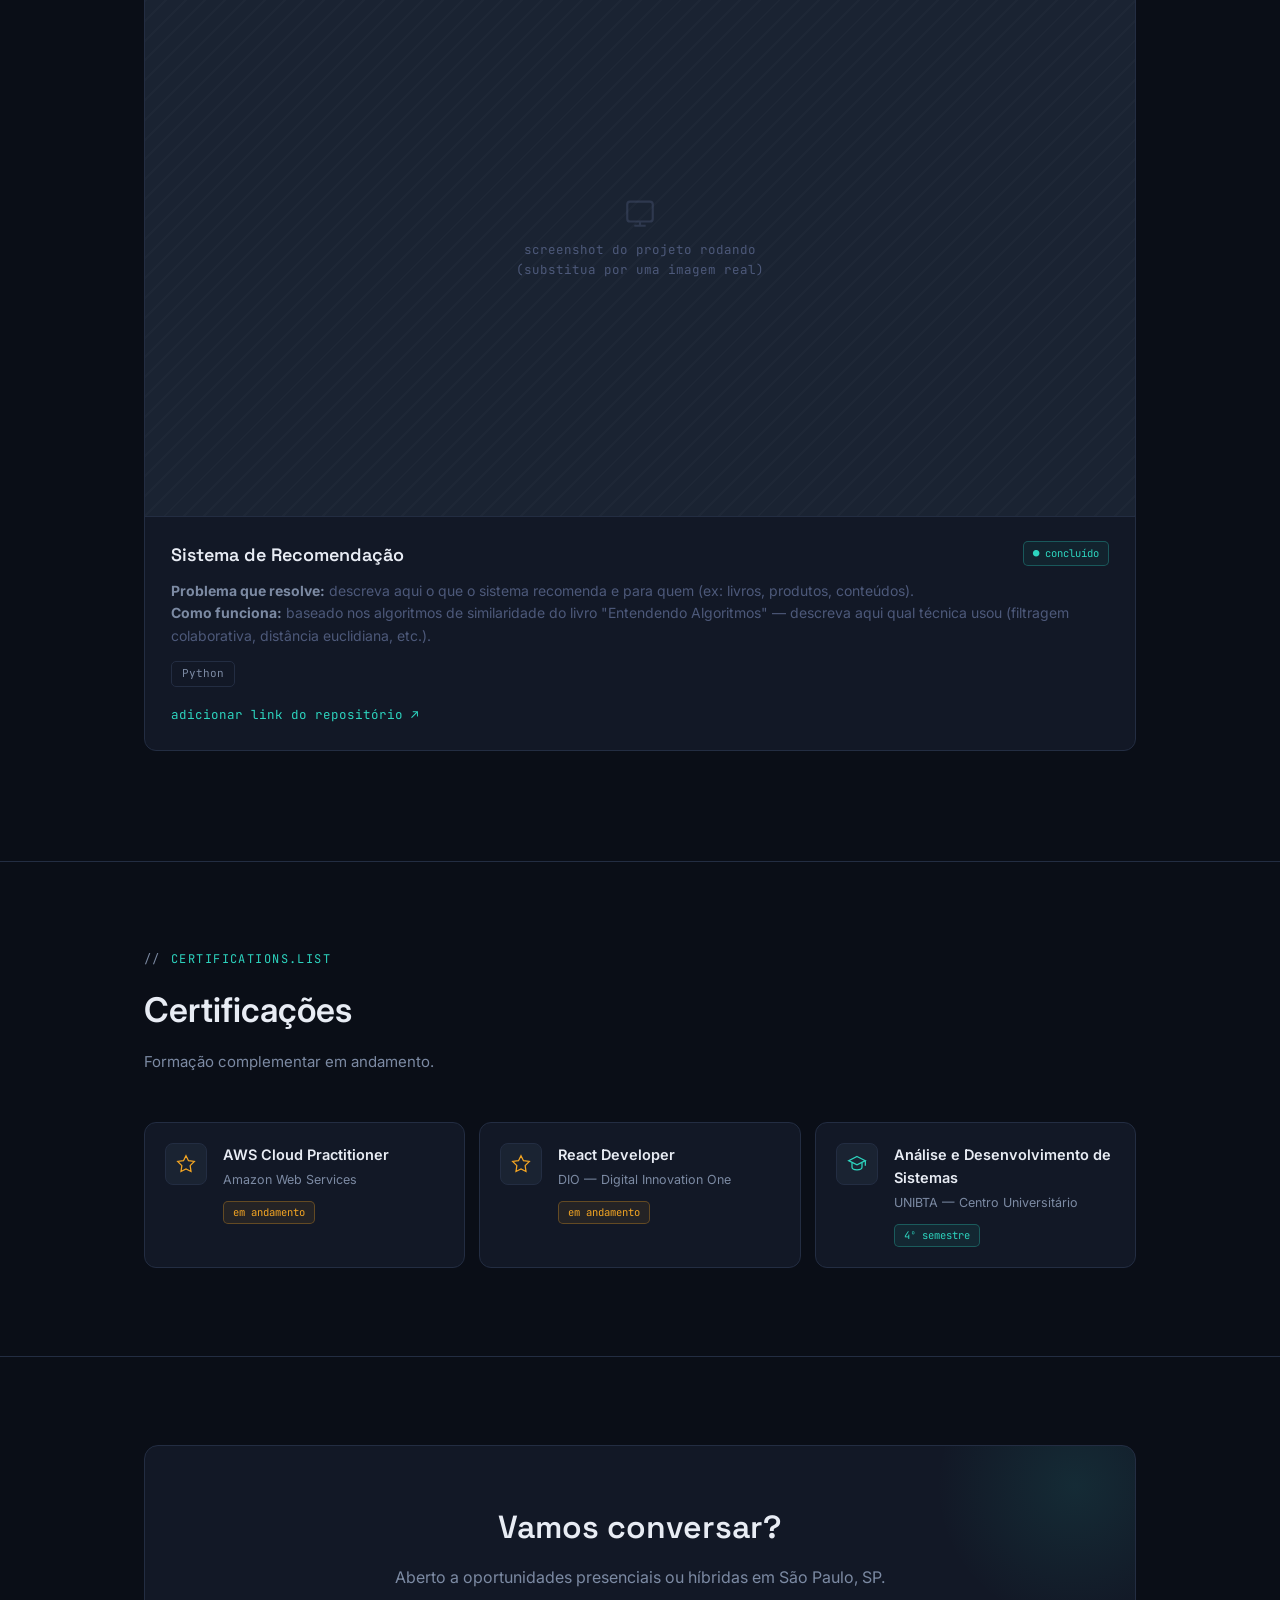
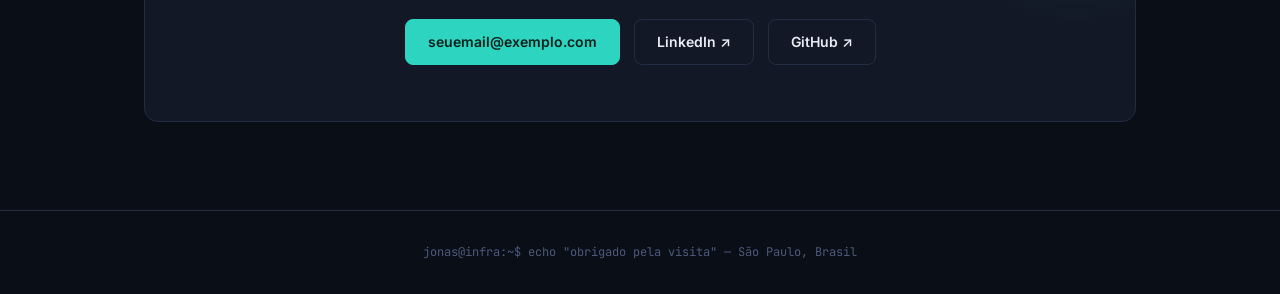
==== commit c49a61bc: "Adicionei mais uma imagem" ====
--- a/pages/index.html
+++ b/pages/index.html
@@ -235,6 +235,7 @@
                             <div class="carousel-slide"><img src="/images/flash-card-1-inicio.png" alt="Tela inicial do Flash-Card com IA — configuração do tema e dificuldade"></div>
                             <div class="carousel-slide"><img src="/images/flash-card-2-pergunta.png" alt="Flash-Card com IA — tela de pergunta do flashcard"></div>
                             <div class="carousel-slide"><img src="/images/flash-card-3-resposta.png" alt="Flash-Card com IA — tela de resposta do flashcard"></div>
+                            <div class="carousel-slide"><img src="/images/flash-card-3-histório.png" alt="Flash-Card com IA — tela de resposta do flashcard"></div>
                         </div>
                         <button class="carousel-arrow prev" data-dir="-1" aria-label="Imagem anterior">‹</button>
                         <button class="carousel-arrow next" data-dir="1" aria-label="Próxima imagem">›</button>
@@ -242,6 +243,7 @@
                             <button class="carousel-dot active" data-slide="0" aria-label="Ir para imagem 1"></button>
                             <button class="carousel-dot" data-slide="1" aria-label="Ir para imagem 2"></button>
                             <button class="carousel-dot" data-slide="2" aria-label="Ir para imagem 3"></button>
+                            <button class="carousel-dot" data-slide="2" aria-label="Ir para imagem 4"></button>
                         </div>
                     </div>
                     <div class="proj-body">
